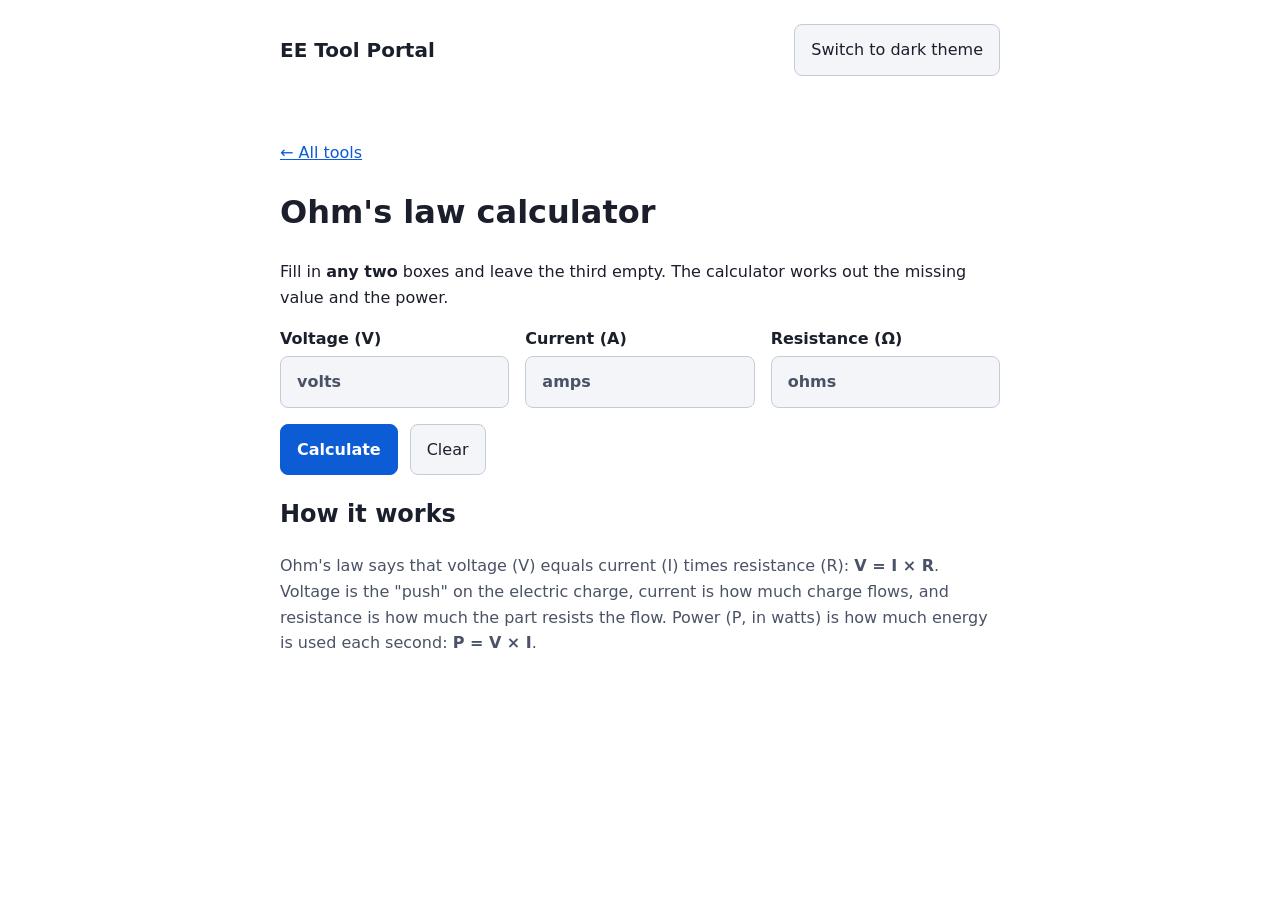
==== tools/ohms-law/index.html @ eff1bedc "Add portal home page and Ohm's law calculator Includes shared styles, light/dark theme toggle (defau" ====
<!DOCTYPE html>
<html lang="en" data-theme="light">
<head>
  <meta charset="utf-8">
  <meta name="viewport" content="width=device-width, initial-scale=1">
  <title>Ohm's Law Calculator</title>
  <link rel="stylesheet" href="../../css/style.css">
  <script src="../../js/theme.js"></script>
</head>
<body>
  <header>
    <a class="brand" href="../../index.html">EE Tool Portal</a>
    <button id="theme-toggle" type="button">Switch to dark theme</button>
  </header>
  <main>
    <p><a href="../../index.html">&larr; All tools</a></p>
    <h1>Ohm's law calculator</h1>
    <p>Fill in <strong>any two</strong> boxes and leave the third empty. The calculator works out the missing value and the power.</p>

    <form id="ohms-form" novalidate>
      <label>Voltage (V)
        <input id="voltage" type="number" inputmode="decimal" step="any" placeholder="volts">
      </label>
      <label>Current (A)
        <input id="current" type="number" inputmode="decimal" step="any" placeholder="amps">
      </label>
      <label>Resistance (&Omega;)
        <input id="resistance" type="number" inputmode="decimal" step="any" placeholder="ohms">
      </label>
      <div class="actions">
        <button class="primary" type="submit">Calculate</button>
        <button id="clear" type="button">Clear</button>
      </div>
    </form>

    <div id="result" class="result" role="status" aria-live="polite" hidden></div>

    <h2>How it works</h2>
    <p class="muted">Ohm's law says that voltage (V) equals current (I) times resistance (R): <strong>V = I &times; R</strong>. Voltage is the "push" on the electric charge, current is how much charge flows, and resistance is how much the part resists the flow. Power (P, in watts) is how much energy is used each second: <strong>P = V &times; I</strong>.</p>
  </main>
  <script src="ohms-law.js"></script>
</body>
</html>
---- css/style.css ----
:root {
  --bg: #ffffff;
  --surface: #f3f5f9;
  --text: #1a1f2b;
  --muted: #4a5365;
  --border: #c5ccd9;
  --accent: #0b5cd5;
  --accent-text: #ffffff;
  --error: #b00020;
}

:root[data-theme="dark"] {
  --bg: #12151c;
  --surface: #1c212c;
  --text: #eef1f7;
  --muted: #b4bccd;
  --border: #3a4256;
  --accent: #7ab1ff;
  --accent-text: #0a1020;
  --error: #ff8a9b;
}

* { box-sizing: border-box; }

body {
  margin: 0;
  font-family: system-ui, -apple-system, "Segoe UI", Roboto, sans-serif;
  line-height: 1.6;
  background: var(--bg);
  color: var(--text);
}

a { color: var(--accent); }

header, main { max-width: 48rem; margin: 0 auto; padding: 1rem; }

header {
  display: flex;
  align-items: center;
  justify-content: space-between;
  gap: 1rem;
  flex-wrap: wrap;
}

header a.brand { color: var(--text); font-weight: 700; font-size: 1.25rem; text-decoration: none; }

button, input {
  font: inherit;
  color: var(--text);
  background: var(--surface);
  border: 1px solid var(--border);
  border-radius: 0.5rem;
  padding: 0.75rem 1rem;
  min-height: 2.75rem;
}

button { cursor: pointer; }

button.primary { background: var(--accent); color: var(--accent-text); border-color: var(--accent); font-weight: 600; }

:focus-visible { outline: 3px solid var(--accent); outline-offset: 2px; }

.cards { display: grid; gap: 1rem; grid-template-columns: 1fr; }

.card {
  display: block;
  padding: 1.25rem;
  background: var(--surface);
  border: 1px solid var(--border);
  border-radius: 0.75rem;
  color: var(--text);
  text-decoration: none;
}
.card h2 { margin: 0 0 0.25rem; color: var(--accent); font-size: 1.15rem; }
.card p { margin: 0; color: var(--muted); }

form { display: grid; gap: 1rem; grid-template-columns: 1fr; }
label { display: grid; gap: 0.25rem; font-weight: 600; }
input { width: 100%; }
.actions { display: flex; gap: 0.75rem; flex-wrap: wrap; }

.result {
  margin-top: 1.5rem;
  padding: 1rem;
  background: var(--surface);
  border: 1px solid var(--border);
  border-radius: 0.75rem;
}
.result.error { color: var(--error); border-color: var(--error); }
.muted { color: var(--muted); }

@media (min-width: 40rem) {
  .cards { grid-template-columns: repeat(2, 1fr); }
  form { grid-template-columns: repeat(3, 1fr); }
  .actions { grid-column: 1 / -1; }
}

@media (min-width: 64rem) {
  header, main { padding: 1.5rem; }
}

input::placeholder { color: var(--muted); opacity: 1; }
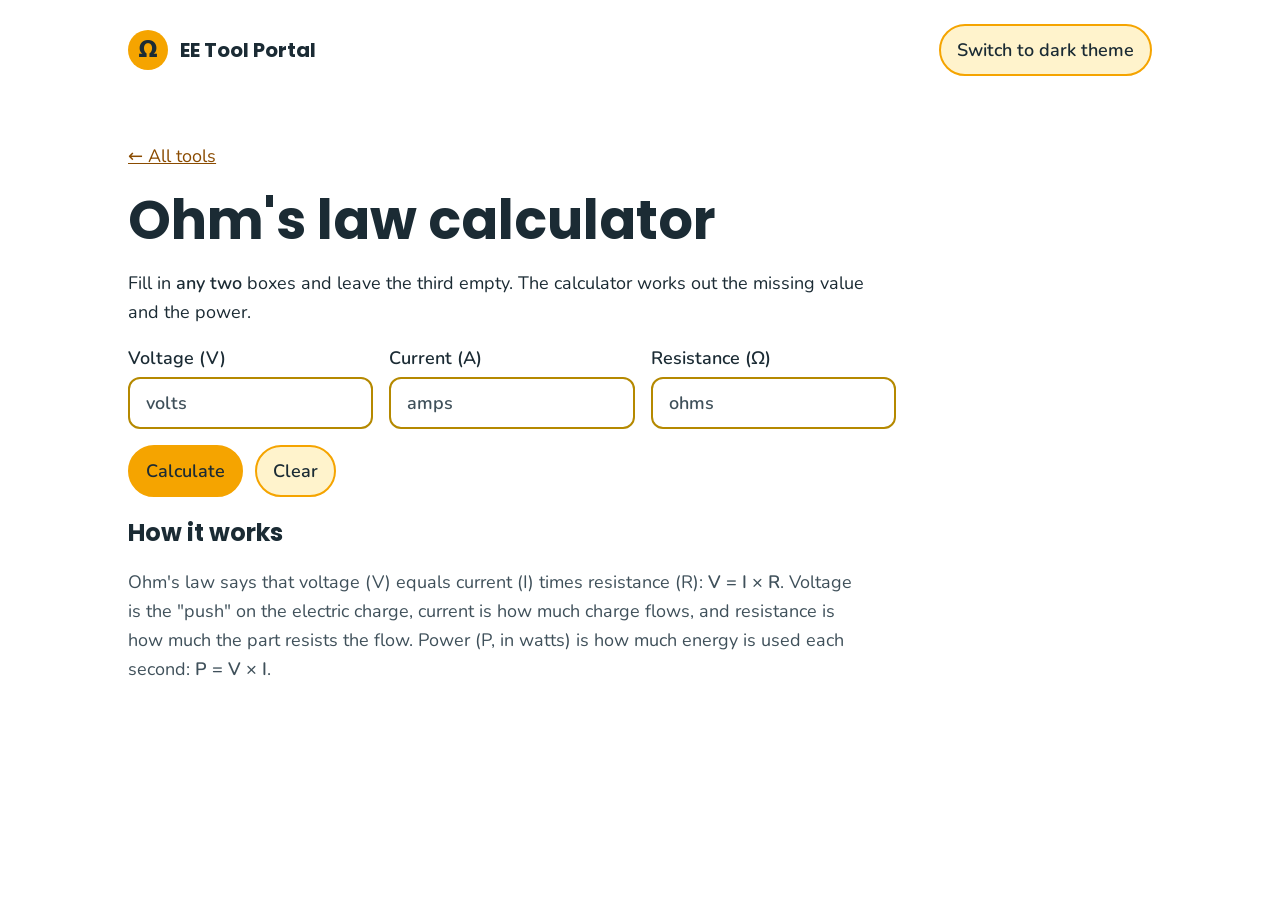
==== commit 058dedbd: "Apply Friendly Classroom visual design to portal and tool pages Poppins/Nunito fonts, amber accent, " ====
--- a/tools/ohms-law/index.html
+++ b/tools/ohms-law/index.html
@@ -4,12 +4,15 @@
   <meta charset="utf-8">
   <meta name="viewport" content="width=device-width, initial-scale=1">
   <title>Ohm's Law Calculator</title>
+  <link rel="preconnect" href="https://fonts.googleapis.com">
+  <link rel="preconnect" href="https://fonts.gstatic.com" crossorigin>
+  <link href="https://fonts.googleapis.com/css2?family=Nunito:wght@400;600&family=Poppins:wght@600;700&display=swap" rel="stylesheet">
   <link rel="stylesheet" href="../../css/style.css">
   <script src="../../js/theme.js"></script>
 </head>
 <body>
   <header>
-    <a class="brand" href="../../index.html">EE Tool Portal</a>
+    <a class="brand" href="../../index.html"><span class="logo" aria-hidden="true">&Omega;</span>EE Tool Portal</a>
     <button id="theme-toggle" type="button">Switch to dark theme</button>
   </header>
   <main>
--- a/css/style.css
+++ b/css/style.css
@@ -1,22 +1,25 @@
+/* Visual design: "Friendly Classroom" (Poppins headings, Nunito body, amber accent). */
 :root {
   --bg: #ffffff;
-  --surface: #f3f5f9;
-  --text: #1a1f2b;
-  --muted: #4a5365;
-  --border: #c5ccd9;
-  --accent: #0b5cd5;
-  --accent-text: #ffffff;
+  --card: #fff3cc;
+  --text: #1b2b34;
+  --muted: #3f505a;
+  --border: #b58900;
+  --accent: #f5a400;
+  --accent-text: #1b2b34;
+  --link: #8a4b00;
   --error: #b00020;
 }
 
 :root[data-theme="dark"] {
-  --bg: #12151c;
-  --surface: #1c212c;
-  --text: #eef1f7;
-  --muted: #b4bccd;
-  --border: #3a4256;
-  --accent: #7ab1ff;
-  --accent-text: #0a1020;
+  --bg: #14202a;
+  --card: #1e2f3b;
+  --text: #f4f7fa;
+  --muted: #b7c4ce;
+  --border: #6e8798;
+  --accent: #ffc857;
+  --accent-text: #14202a;
+  --link: #ffc857;
   --error: #ff8a9b;
 }
 
@@ -24,15 +27,24 @@
 
 body {
   margin: 0;
-  font-family: system-ui, -apple-system, "Segoe UI", Roboto, sans-serif;
+  font-family: "Nunito", system-ui, -apple-system, "Segoe UI", Roboto, sans-serif;
+  font-size: 1.125rem;
   line-height: 1.6;
   background: var(--bg);
   color: var(--text);
 }
 
-a { color: var(--accent); }
+h1, h2, .brand, .badge {
+  font-family: "Poppins", system-ui, -apple-system, "Segoe UI", Roboto, sans-serif;
+}
 
-header, main { max-width: 48rem; margin: 0 auto; padding: 1rem; }
+h1 { font-size: clamp(2rem, 5vw, 3.375rem); line-height: 1.15; margin: 0 0 1rem; }
+h2 { font-size: 1.5rem; line-height: 1.3; }
+strong { font-weight: 600; }
+
+a { color: var(--link); }
+
+header, main { max-width: 70rem; margin: 0 auto; padding: 1.25rem 1.25rem; }
 
 header {
   display: flex;
@@ -42,61 +54,122 @@
   flex-wrap: wrap;
 }
 
-header a.brand { color: var(--text); font-weight: 700; font-size: 1.25rem; text-decoration: none; }
+a.brand {
+  display: flex;
+  align-items: center;
+  gap: 0.75rem;
+  color: var(--text);
+  font-weight: 700;
+  font-size: 1.25rem;
+  text-decoration: none;
+}
+
+.logo {
+  display: inline-flex;
+  align-items: center;
+  justify-content: center;
+  width: 2.5rem;
+  height: 2.5rem;
+  border-radius: 50%;
+  background: var(--accent);
+  color: var(--accent-text);
+  font-size: 1.4rem;
+}
+
+main > h1, main > p { max-width: 46rem; }
 
 button, input {
   font: inherit;
   color: var(--text);
-  background: var(--surface);
-  border: 1px solid var(--border);
-  border-radius: 0.5rem;
-  padding: 0.75rem 1rem;
+  background: var(--card);
+  border: 2px solid var(--border);
+  padding: 0.6rem 1rem;
   min-height: 2.75rem;
 }
 
-button { cursor: pointer; }
+input { border-radius: 0.75rem; background: var(--bg); }
 
-button.primary { background: var(--accent); color: var(--accent-text); border-color: var(--accent); font-weight: 600; }
+button {
+  border-radius: 999px;
+  border-color: var(--accent);
+  font-weight: 600;
+  cursor: pointer;
+}
 
-:focus-visible { outline: 3px solid var(--accent); outline-offset: 2px; }
+button.primary { background: var(--accent); color: var(--accent-text); }
 
-.cards { display: grid; gap: 1rem; grid-template-columns: 1fr; }
+:focus-visible { outline: 3px solid var(--text); outline-offset: 2px; }
+
+.cards { display: flex; flex-wrap: wrap; gap: 1.75rem; margin-top: 1.5rem; }
 
 .card {
-  display: block;
-  padding: 1.25rem;
-  background: var(--surface);
-  border: 1px solid var(--border);
-  border-radius: 0.75rem;
+  flex: 1 1 20rem;
+  display: flex;
+  flex-direction: column;
+  align-items: flex-start;
+  gap: 0.875rem;
+  padding: 2rem;
+  background: var(--card);
+  border: 2px solid var(--accent);
+  border-radius: 1.75rem;
   color: var(--text);
   text-decoration: none;
 }
-.card h2 { margin: 0 0 0.25rem; color: var(--accent); font-size: 1.15rem; }
+.card h2 { margin: 0; color: var(--text); }
 .card p { margin: 0; color: var(--muted); }
 
+.badge {
+  display: inline-flex;
+  align-items: center;
+  justify-content: center;
+  width: 3.5rem;
+  height: 3.5rem;
+  border-radius: 1.1rem;
+  background: var(--accent);
+  color: var(--accent-text);
+  font-weight: 700;
+  font-size: 1.75rem;
+}
+
+.open {
+  margin-top: 0.5rem;
+  padding: 0.6rem 1.4rem;
+  border-radius: 999px;
+  background: var(--accent);
+  color: var(--accent-text);
+  font-weight: 600;
+}
+
+form, .result { max-width: 48rem; }
 form { display: grid; gap: 1rem; grid-template-columns: 1fr; }
 label { display: grid; gap: 0.25rem; font-weight: 600; }
 input { width: 100%; }
+input::placeholder { color: var(--muted); opacity: 1; }
 .actions { display: flex; gap: 0.75rem; flex-wrap: wrap; }
 
 .result {
   margin-top: 1.5rem;
-  padding: 1rem;
-  background: var(--surface);
-  border: 1px solid var(--border);
-  border-radius: 0.75rem;
+  padding: 1.25rem;
+  background: var(--card);
+  border: 2px solid var(--accent);
+  border-radius: 1.25rem;
 }
 .result.error { color: var(--error); border-color: var(--error); }
 .muted { color: var(--muted); }
 
+form.rows { grid-template-columns: 1fr; }
+fieldset { border: 2px solid var(--border); border-radius: 0.75rem; padding: 0.5rem 1rem; margin: 0; }
+.choice { display: inline-flex; align-items: center; gap: 0.5rem; margin-right: 1.5rem; font-weight: 400; }
+input[type="radio"] { width: auto; min-height: 0; }
+.row { display: flex; align-items: flex-end; gap: 0.75rem; margin-bottom: 1rem; }
+.row label { flex: 1; }
+
 @media (min-width: 40rem) {
-  .cards { grid-template-columns: repeat(2, 1fr); }
   form { grid-template-columns: repeat(3, 1fr); }
+  form.rows { grid-template-columns: 1fr; }
   .actions { grid-column: 1 / -1; }
 }
 
 @media (min-width: 64rem) {
-  header, main { padding: 1.5rem; }
+  header, main { padding: 1.5rem 3rem; }
 }
-
-input::placeholder { color: var(--muted); opacity: 1; }
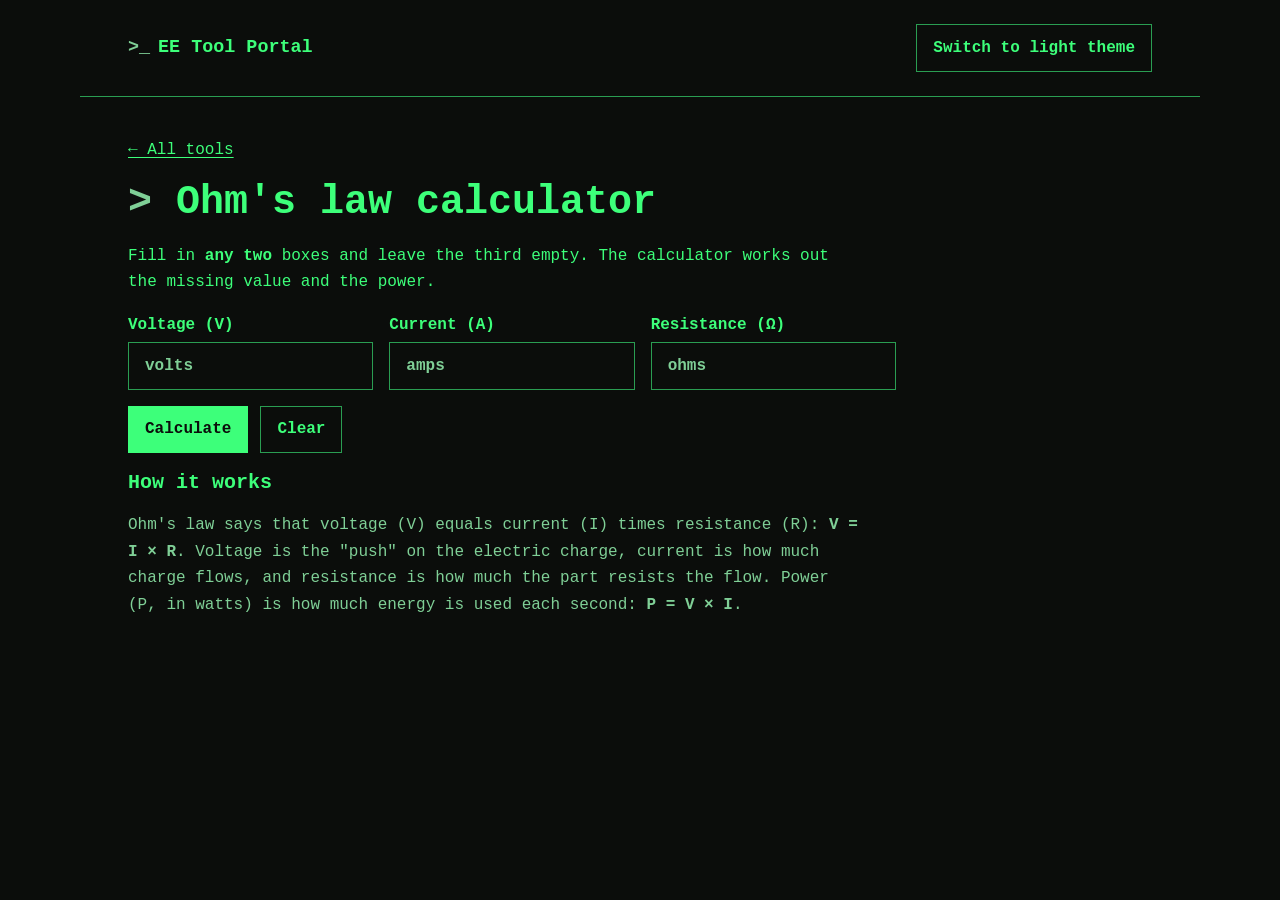
==== commit 43810811: "Switch visual design to terminal style (monospace, green on near-black) Dark is now the default them" ====
--- a/tools/ohms-law/index.html
+++ b/tools/ohms-law/index.html
@@ -1,19 +1,16 @@
 <!DOCTYPE html>
-<html lang="en" data-theme="light">
+<html lang="en" data-theme="dark">
 <head>
   <meta charset="utf-8">
   <meta name="viewport" content="width=device-width, initial-scale=1">
   <title>Ohm's Law Calculator</title>
-  <link rel="preconnect" href="https://fonts.googleapis.com">
-  <link rel="preconnect" href="https://fonts.gstatic.com" crossorigin>
-  <link href="https://fonts.googleapis.com/css2?family=Nunito:wght@400;600&family=Poppins:wght@600;700&display=swap" rel="stylesheet">
   <link rel="stylesheet" href="../../css/style.css">
   <script src="../../js/theme.js"></script>
 </head>
 <body>
   <header>
-    <a class="brand" href="../../index.html"><span class="logo" aria-hidden="true">&Omega;</span>EE Tool Portal</a>
-    <button id="theme-toggle" type="button">Switch to dark theme</button>
+    <a class="brand" href="../../index.html"><span class="logo" aria-hidden="true">&gt;_</span>EE Tool Portal</a>
+    <button id="theme-toggle" type="button">Switch to light theme</button>
   </header>
   <main>
     <p><a href="../../index.html">&larr; All tools</a></p>
--- a/css/style.css
+++ b/css/style.css
@@ -1,48 +1,43 @@
-/* Visual design: "Friendly Classroom" (Poppins headings, Nunito body, amber accent). */
+/* Visual design: terminal. Monospace type, green on near-black (dark is the default theme). */
 :root {
-  --bg: #ffffff;
-  --card: #fff3cc;
-  --text: #1b2b34;
-  --muted: #3f505a;
-  --border: #b58900;
-  --accent: #f5a400;
-  --accent-text: #1b2b34;
-  --link: #8a4b00;
-  --error: #b00020;
+  --bg: #0b0d0b;
+  --card: #111811;
+  --text: #3dff7a;
+  --muted: #7fcf96;
+  --border: #2a9d52;
+  --accent: #3dff7a;
+  --accent-text: #0b0d0b;
+  --error: #ff7b7b;
 }
 
-:root[data-theme="dark"] {
-  --bg: #14202a;
-  --card: #1e2f3b;
-  --text: #f4f7fa;
-  --muted: #b7c4ce;
-  --border: #6e8798;
-  --accent: #ffc857;
-  --accent-text: #14202a;
-  --link: #ffc857;
-  --error: #ff8a9b;
+:root[data-theme="light"] {
+  --bg: #f1f5ee;
+  --card: #e3ebde;
+  --text: #0b4d22;
+  --muted: #2f5d3d;
+  --border: #3b7a4f;
+  --accent: #0b4d22;
+  --accent-text: #f1f5ee;
+  --error: #b00020;
 }
 
 * { box-sizing: border-box; }
 
 body {
   margin: 0;
-  font-family: "Nunito", system-ui, -apple-system, "Segoe UI", Roboto, sans-serif;
-  font-size: 1.125rem;
-  line-height: 1.6;
+  font-family: ui-monospace, "SFMono-Regular", Menlo, Consolas, "Liberation Mono", "Courier New", monospace;
+  font-size: 1rem;
+  line-height: 1.65;
   background: var(--bg);
   color: var(--text);
 }
 
-h1, h2, .brand, .badge {
-  font-family: "Poppins", system-ui, -apple-system, "Segoe UI", Roboto, sans-serif;
-}
+h1 { font-size: clamp(1.6rem, 4.5vw, 2.5rem); line-height: 1.2; margin: 0 0 1rem; }
+h1::before { content: "> "; color: var(--muted); }
+h2 { font-size: 1.25rem; line-height: 1.3; }
+strong { font-weight: 700; }
 
-h1 { font-size: clamp(2rem, 5vw, 3.375rem); line-height: 1.15; margin: 0 0 1rem; }
-h2 { font-size: 1.5rem; line-height: 1.3; }
-strong { font-weight: 600; }
-
-a { color: var(--link); }
+a { color: var(--text); text-decoration: underline; text-underline-offset: 0.2em; }
 
 header, main { max-width: 70rem; margin: 0 auto; padding: 1.25rem 1.25rem; }
 
@@ -52,97 +47,70 @@
   justify-content: space-between;
   gap: 1rem;
   flex-wrap: wrap;
+  border-bottom: 1px solid var(--border);
 }
 
 a.brand {
   display: flex;
   align-items: center;
-  gap: 0.75rem;
+  gap: 0.5rem;
   color: var(--text);
   font-weight: 700;
-  font-size: 1.25rem;
+  font-size: 1.15rem;
   text-decoration: none;
 }
 
-.logo {
-  display: inline-flex;
-  align-items: center;
-  justify-content: center;
-  width: 2.5rem;
-  height: 2.5rem;
-  border-radius: 50%;
-  background: var(--accent);
-  color: var(--accent-text);
-  font-size: 1.4rem;
-}
+.logo { color: var(--muted); }
 
 main > h1, main > p { max-width: 46rem; }
 
 button, input {
   font: inherit;
   color: var(--text);
-  background: var(--card);
-  border: 2px solid var(--border);
+  background: var(--bg);
+  border: 1px solid var(--border);
+  border-radius: 0;
   padding: 0.6rem 1rem;
   min-height: 2.75rem;
 }
 
-input { border-radius: 0.75rem; background: var(--bg); }
+input { caret-color: var(--text); }
 
-button {
-  border-radius: 999px;
-  border-color: var(--accent);
-  font-weight: 600;
-  cursor: pointer;
-}
+button { cursor: pointer; font-weight: 700; }
+button:hover { background: var(--card); }
 
-button.primary { background: var(--accent); color: var(--accent-text); }
+button.primary { background: var(--accent); color: var(--accent-text); border-color: var(--accent); }
+button.primary:hover { background: var(--accent); filter: brightness(1.1); }
 
-:focus-visible { outline: 3px solid var(--text); outline-offset: 2px; }
+:focus-visible { outline: 2px solid var(--text); outline-offset: 2px; }
 
-.cards { display: flex; flex-wrap: wrap; gap: 1.75rem; margin-top: 1.5rem; }
+.cards { display: flex; flex-wrap: wrap; gap: 1.5rem; margin-top: 1.5rem; }
 
 .card {
   flex: 1 1 20rem;
   display: flex;
   flex-direction: column;
   align-items: flex-start;
-  gap: 0.875rem;
-  padding: 2rem;
+  gap: 0.75rem;
+  padding: 1.5rem;
   background: var(--card);
-  border: 2px solid var(--accent);
-  border-radius: 1.75rem;
+  border: 1px solid var(--border);
+  border-radius: 0;
   color: var(--text);
   text-decoration: none;
 }
+.card:hover { border-color: var(--text); }
 .card h2 { margin: 0; color: var(--text); }
 .card p { margin: 0; color: var(--muted); }
 
-.badge {
-  display: inline-flex;
-  align-items: center;
-  justify-content: center;
-  width: 3.5rem;
-  height: 3.5rem;
-  border-radius: 1.1rem;
-  background: var(--accent);
-  color: var(--accent-text);
-  font-weight: 700;
-  font-size: 1.75rem;
-}
+.badge { color: var(--muted); font-size: 0.9rem; }
 
-.open {
-  margin-top: 0.5rem;
-  padding: 0.6rem 1.4rem;
-  border-radius: 999px;
-  background: var(--accent);
-  color: var(--accent-text);
-  font-weight: 600;
-}
+.open { margin-top: 0.5rem; font-weight: 700; }
+.open::before { content: "$ "; color: var(--muted); }
 
 form, .result { max-width: 48rem; }
 form { display: grid; gap: 1rem; grid-template-columns: 1fr; }
-label { display: grid; gap: 0.25rem; font-weight: 600; }
+label { display: grid; gap: 0.25rem; font-weight: 700; }
 input { width: 100%; }
 input::placeholder { color: var(--muted); opacity: 1; }
 .actions { display: flex; gap: 0.75rem; flex-wrap: wrap; }
@@ -151,16 +119,15 @@
   margin-top: 1.5rem;
   padding: 1.25rem;
   background: var(--card);
-  border: 2px solid var(--accent);
-  border-radius: 1.25rem;
+  border: 1px solid var(--border);
 }
 .result.error { color: var(--error); border-color: var(--error); }
 .muted { color: var(--muted); }
 
 form.rows { grid-template-columns: 1fr; }
-fieldset { border: 2px solid var(--border); border-radius: 0.75rem; padding: 0.5rem 1rem; margin: 0; }
+fieldset { border: 1px solid var(--border); border-radius: 0; padding: 0.5rem 1rem; margin: 0; }
 .choice { display: inline-flex; align-items: center; gap: 0.5rem; margin-right: 1.5rem; font-weight: 400; }
-input[type="radio"] { width: auto; min-height: 0; }
+input[type="radio"] { width: auto; min-height: 0; accent-color: var(--text); }
 .row { display: flex; align-items: flex-end; gap: 0.75rem; margin-bottom: 1rem; }
 .row label { flex: 1; }
 
